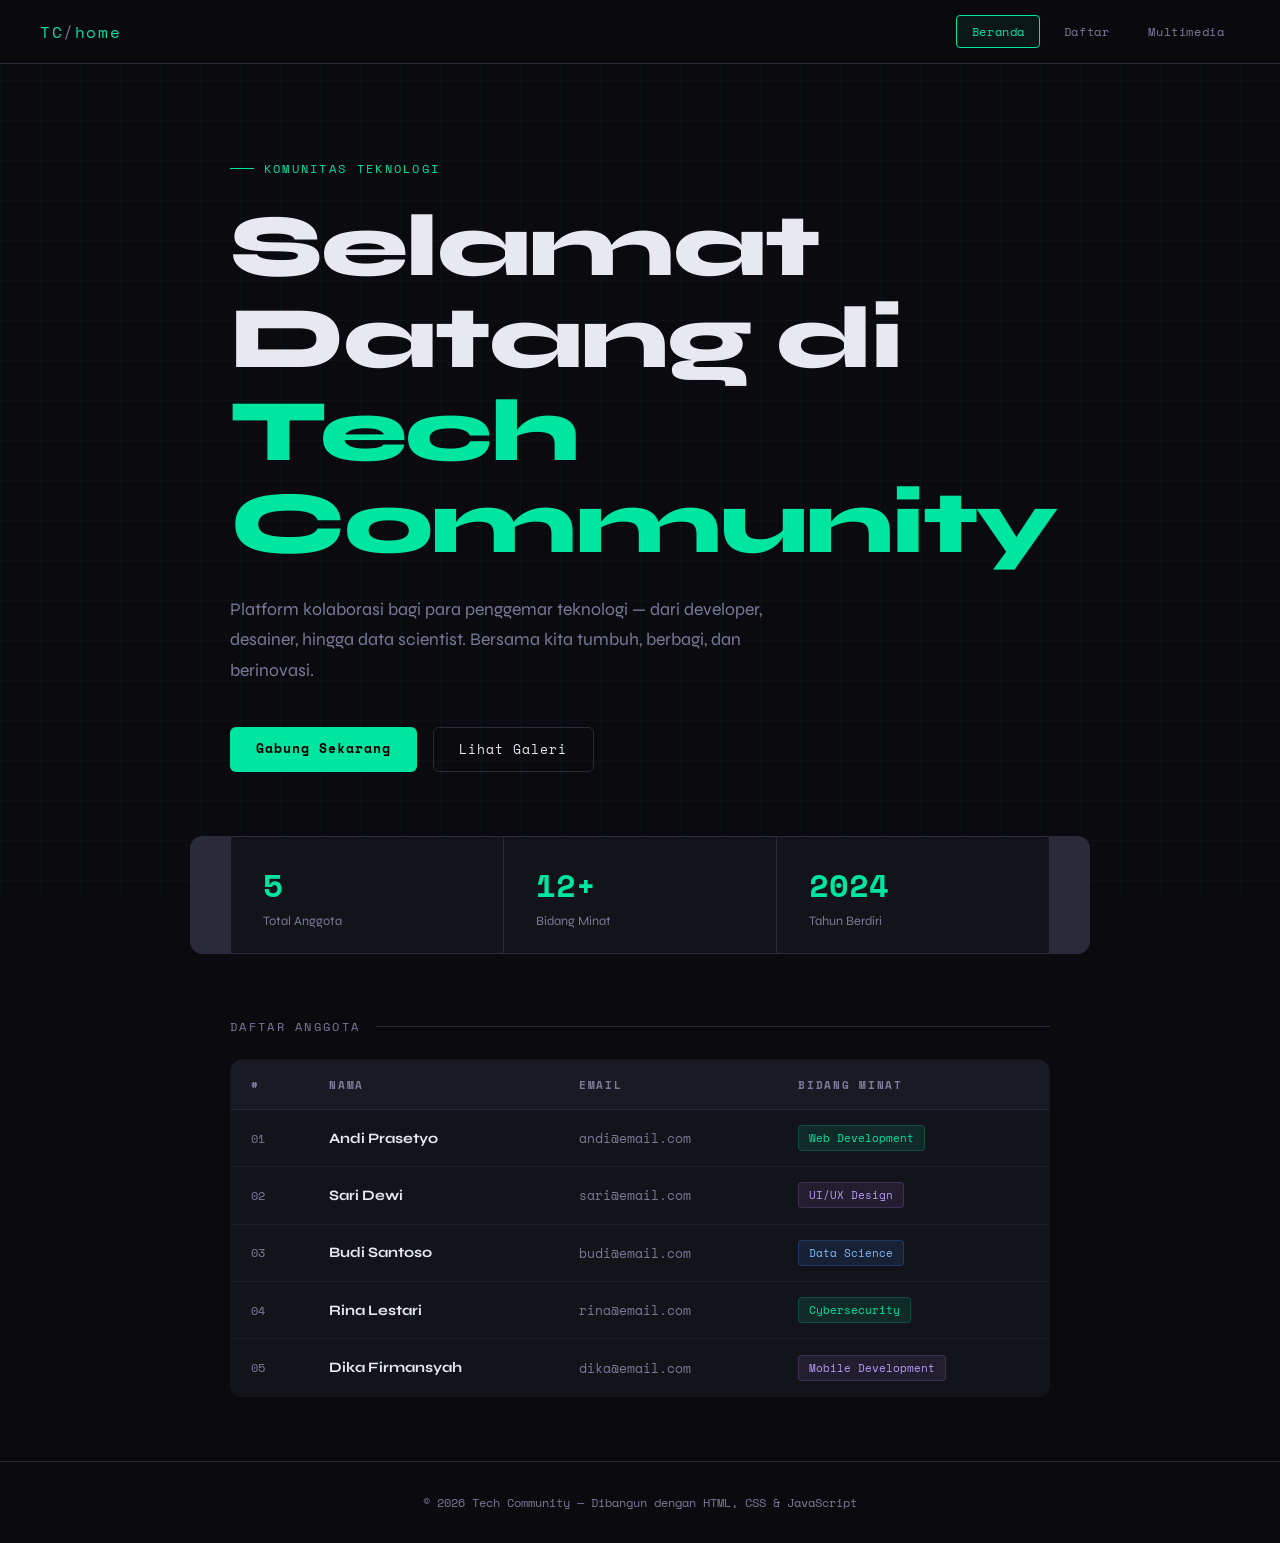
==== index.html @ 5859187d "Tech COmmunity" ====
<!DOCTYPE html>
<html lang="id">
<head>
  <meta charset="UTF-8" />
  <meta name="viewport" content="width=device-width, initial-scale=1.0" />
  <title>Tech Community</title>
  <link href="https://fonts.googleapis.com/css2?family=Space+Mono:wght@400;700&family=Syne:wght@400;600;800&display=swap" rel="stylesheet" />
  <style>
    :root {
      --bg: #0a0a0f;
      --surface: #13131a;
      --card: #1a1a24;
      --border: #2a2a3a;
      --accent: #00e5a0;
      --accent2: #7b5ea7;
      --text: #e8e8f0;
      --muted: #7a7a9a;
      --mono: 'Space Mono', monospace;
      --sans: 'Syne', sans-serif;
    }

    * { margin: 0; padding: 0; box-sizing: border-box; }

    body {
      background: var(--bg);
      color: var(--text);
      font-family: var(--sans);
      min-height: 100vh;
      overflow-x: hidden;
    }

    /* Grid background */
    body::before {
      content: '';
      position: fixed;
      inset: 0;
      background-image:
        linear-gradient(rgba(0,229,160,0.04) 1px, transparent 1px),
        linear-gradient(90deg, rgba(0,229,160,0.04) 1px, transparent 1px);
      background-size: 40px 40px;
      pointer-events: none;
      z-index: 0;
    }

    /* NAV */
    nav {
      position: sticky;
      top: 0;
      z-index: 100;
      background: rgba(10,10,15,0.85);
      backdrop-filter: blur(12px);
      border-bottom: 1px solid var(--border);
      display: flex;
      align-items: center;
      justify-content: space-between;
      padding: 0 2.5rem;
      height: 64px;
    }

    .nav-logo {
      font-family: var(--mono);
      font-size: 1rem;
      color: var(--accent);
      letter-spacing: 0.1em;
      text-decoration: none;
    }

    .nav-logo span { color: var(--muted); }

    .nav-links { display: flex; gap: 0.5rem; }

    .nav-links a {
      font-family: var(--mono);
      font-size: 0.78rem;
      color: var(--muted);
      text-decoration: none;
      padding: 0.4rem 0.9rem;
      border: 1px solid transparent;
      border-radius: 4px;
      letter-spacing: 0.05em;
      transition: all 0.2s;
    }

    .nav-links a:hover,
    .nav-links a.active {
      color: var(--accent);
      border-color: var(--accent);
      background: rgba(0,229,160,0.06);
    }

    /* HERO */
    .hero {
      position: relative;
      z-index: 1;
      padding: 6rem 2.5rem 4rem;
      max-width: 900px;
      margin: 0 auto;
    }

    .hero-tag {
      font-family: var(--mono);
      font-size: 0.72rem;
      color: var(--accent);
      letter-spacing: 0.2em;
      text-transform: uppercase;
      margin-bottom: 1.5rem;
      display: flex;
      align-items: center;
      gap: 0.6rem;
    }

    .hero-tag::before {
      content: '';
      width: 24px;
      height: 1px;
      background: var(--accent);
    }

    .hero h1 {
      font-family: var(--sans);
      font-size: clamp(2.8rem, 7vw, 5.5rem);
      font-weight: 800;
      line-height: 1.05;
      letter-spacing: -0.02em;
      margin-bottom: 1.5rem;
    }

    .hero h1 .highlight {
      color: var(--accent);
      position: relative;
    }

    .hero p {
      font-size: 1.1rem;
      color: var(--muted);
      line-height: 1.75;
      max-width: 560px;
      margin-bottom: 2.5rem;
    }

    .hero-cta {
      display: flex;
      gap: 1rem;
      flex-wrap: wrap;
    }

    .btn {
      font-family: var(--mono);
      font-size: 0.8rem;
      letter-spacing: 0.08em;
      text-decoration: none;
      padding: 0.75rem 1.6rem;
      border-radius: 6px;
      transition: all 0.2s;
      display: inline-block;
    }

    .btn-primary {
      background: var(--accent);
      color: #000;
      font-weight: 700;
    }

    .btn-primary:hover { background: #00ffb3; box-shadow: 0 0 20px rgba(0,229,160,0.3); }

    .btn-outline {
      border: 1px solid var(--border);
      color: var(--text);
    }

    .btn-outline:hover { border-color: var(--accent); color: var(--accent); }

    /* STATS */
    .stats {
      position: relative;
      z-index: 1;
      max-width: 900px;
      margin: 0 auto 4rem;
      padding: 0 2.5rem;
      display: grid;
      grid-template-columns: repeat(3, 1fr);
      gap: 1px;
      background: var(--border);
      border: 1px solid var(--border);
      border-radius: 12px;
      overflow: hidden;
    }

    .stat {
      background: var(--surface);
      padding: 1.5rem 2rem;
    }

    .stat-num {
      font-family: var(--mono);
      font-size: 2rem;
      font-weight: 700;
      color: var(--accent);
    }

    .stat-label {
      font-size: 0.8rem;
      color: var(--muted);
      margin-top: 0.25rem;
    }

    /* TABLE SECTION */
    .section {
      position: relative;
      z-index: 1;
      max-width: 900px;
      margin: 0 auto 4rem;
      padding: 0 2.5rem;
    }

    .section-header {
      display: flex;
      align-items: center;
      justify-content: space-between;
      margin-bottom: 1.5rem;
    }

    .section-title {
      font-family: var(--mono);
      font-size: 0.72rem;
      color: var(--muted);
      letter-spacing: 0.2em;
      text-transform: uppercase;
    }

    .section-line {
      flex: 1;
      height: 1px;
      background: var(--border);
      margin-left: 1rem;
    }

    table {
      width: 100%;
      border-collapse: collapse;
      background: var(--surface);
      border-radius: 12px;
      overflow: hidden;
      border: 1px solid var(--border);
    }

    thead tr {
      background: var(--card);
      border-bottom: 1px solid var(--border);
    }

    th {
      font-family: var(--mono);
      font-size: 0.7rem;
      letter-spacing: 0.15em;
      text-transform: uppercase;
      color: var(--muted);
      padding: 1rem 1.25rem;
      text-align: left;
    }

    td {
      padding: 0.95rem 1.25rem;
      font-size: 0.9rem;
      border-bottom: 1px solid rgba(42,42,58,0.5);
    }

    tbody tr { transition: background 0.15s; }
    tbody tr:hover { background: var(--card); }
    tbody tr:last-child td { border-bottom: none; }

    .badge {
      display: inline-block;
      font-family: var(--mono);
      font-size: 0.68rem;
      padding: 0.25rem 0.6rem;
      border-radius: 4px;
      background: rgba(0,229,160,0.1);
      color: var(--accent);
      border: 1px solid rgba(0,229,160,0.2);
    }

    .badge.purple {
      background: rgba(123,94,167,0.15);
      color: #b899f5;
      border-color: rgba(123,94,167,0.3);
    }

    .badge.blue {
      background: rgba(59,130,246,0.12);
      color: #7eb8fa;
      border-color: rgba(59,130,246,0.25);
    }

    /* FOOTER */
    footer {
      position: relative;
      z-index: 1;
      text-align: center;
      padding: 2rem;
      border-top: 1px solid var(--border);
      font-family: var(--mono);
      font-size: 0.72rem;
      color: var(--muted);
    }

    @media (max-width: 600px) {
      .stats { grid-template-columns: 1fr; }
      nav { padding: 0 1.25rem; }
      .hero, .section { padding-left: 1.25rem; padding-right: 1.25rem; }
    }
  </style>
</head>
<body>

  <nav>
    <a href="./index.html" class="nav-logo">TC<span>/</span>home</a>
    <div class="nav-links">
      <a href="./index.html" class="active">Beranda</a>
      <a href="./form.html">Daftar</a>
      <a href="./gallery.html">Multimedia</a>
    </div>
  </nav>

  <section class="hero">
    <div class="hero-tag">Komunitas Teknologi</div>
    <h1>Selamat Datang di<br /><span class="highlight">Tech Community</span></h1>
    <p>Platform kolaborasi bagi para penggemar teknologi — dari developer, desainer, hingga data scientist. Bersama kita tumbuh, berbagi, dan berinovasi.</p>
    <div class="hero-cta">
      <a href="./form.html" class="btn btn-primary">Gabung Sekarang</a>
      <a href="./gallery.html" class="btn btn-outline">Lihat Galeri</a>
    </div>
  </section>

  <div class="stats">
    <div class="stat">
      <div class="stat-num" id="totalAnggota">0</div>
      <div class="stat-label">Total Anggota</div>
    </div>
    <div class="stat">
      <div class="stat-num">12+</div>
      <div class="stat-label">Bidang Minat</div>
    </div>
    <div class="stat">
      <div class="stat-num">2024</div>
      <div class="stat-label">Tahun Berdiri</div>
    </div>
  </div>

  <section class="section">
    <div class="section-header">
      <span class="section-title">Daftar Anggota</span>
      <div class="section-line"></div>
    </div>
    <table id="anggotaTable">
      <thead>
        <tr>
          <th>#</th>
          <th>Nama</th>
          <th>Email</th>
          <th>Bidang Minat</th>
        </tr>
      </thead>
      <tbody id="anggotaBody">
      </tbody>
    </table>
  </section>

  <footer>
    &copy; 2026 Tech Community &mdash; Dibangun dengan HTML, CSS & JavaScript
  </footer>

  <script>
    // Data anggota awal (statis)
    const anggotaData = [
      { nama: "Andi Prasetyo", email: "andi@email.com", minat: "Web Development" },
      { nama: "Sari Dewi", email: "sari@email.com", minat: "UI/UX Design" },
      { nama: "Budi Santoso", email: "budi@email.com", minat: "Data Science" },
      { nama: "Rina Lestari", email: "rina@email.com", minat: "Cybersecurity" },
      { nama: "Dika Firmansyah", email: "dika@email.com", minat: "Mobile Development" },
    ];

    const badgeClass = {
      "Web Development": "",
      "UI/UX Design": "purple",
      "Data Science": "blue",
      "Cybersecurity": "",
      "Mobile Development": "purple",
      "Game Development": "blue",
      "DevOps": "",
      "Machine Learning": "blue",
    };

    function renderTable() {
      // Merge data statis + data dari sessionStorage
      let tambahan = [];
      try { tambahan = JSON.parse(sessionStorage.getItem('anggotaBaru') || '[]'); } catch(e){}
      const semua = [...anggotaData, ...tambahan];

      document.getElementById('totalAnggota').textContent = semua.length;
      const tbody = document.getElementById('anggotaBody');
      tbody.innerHTML = '';

      semua.forEach((a, i) => {
        const cls = badgeClass[a.minat] || '';
        tbody.innerHTML += `
          <tr>
            <td style="font-family:var(--mono);color:var(--muted);font-size:0.78rem">${String(i+1).padStart(2,'0')}</td>
            <td><strong>${a.nama}</strong></td>
            <td style="font-family:var(--mono);font-size:0.82rem;color:var(--muted)">${a.email}</td>
            <td><span class="badge ${cls}">${a.minat}</span></td>
          </tr>`;
      });
    }

    renderTable();
  </script>

</body>
</html>
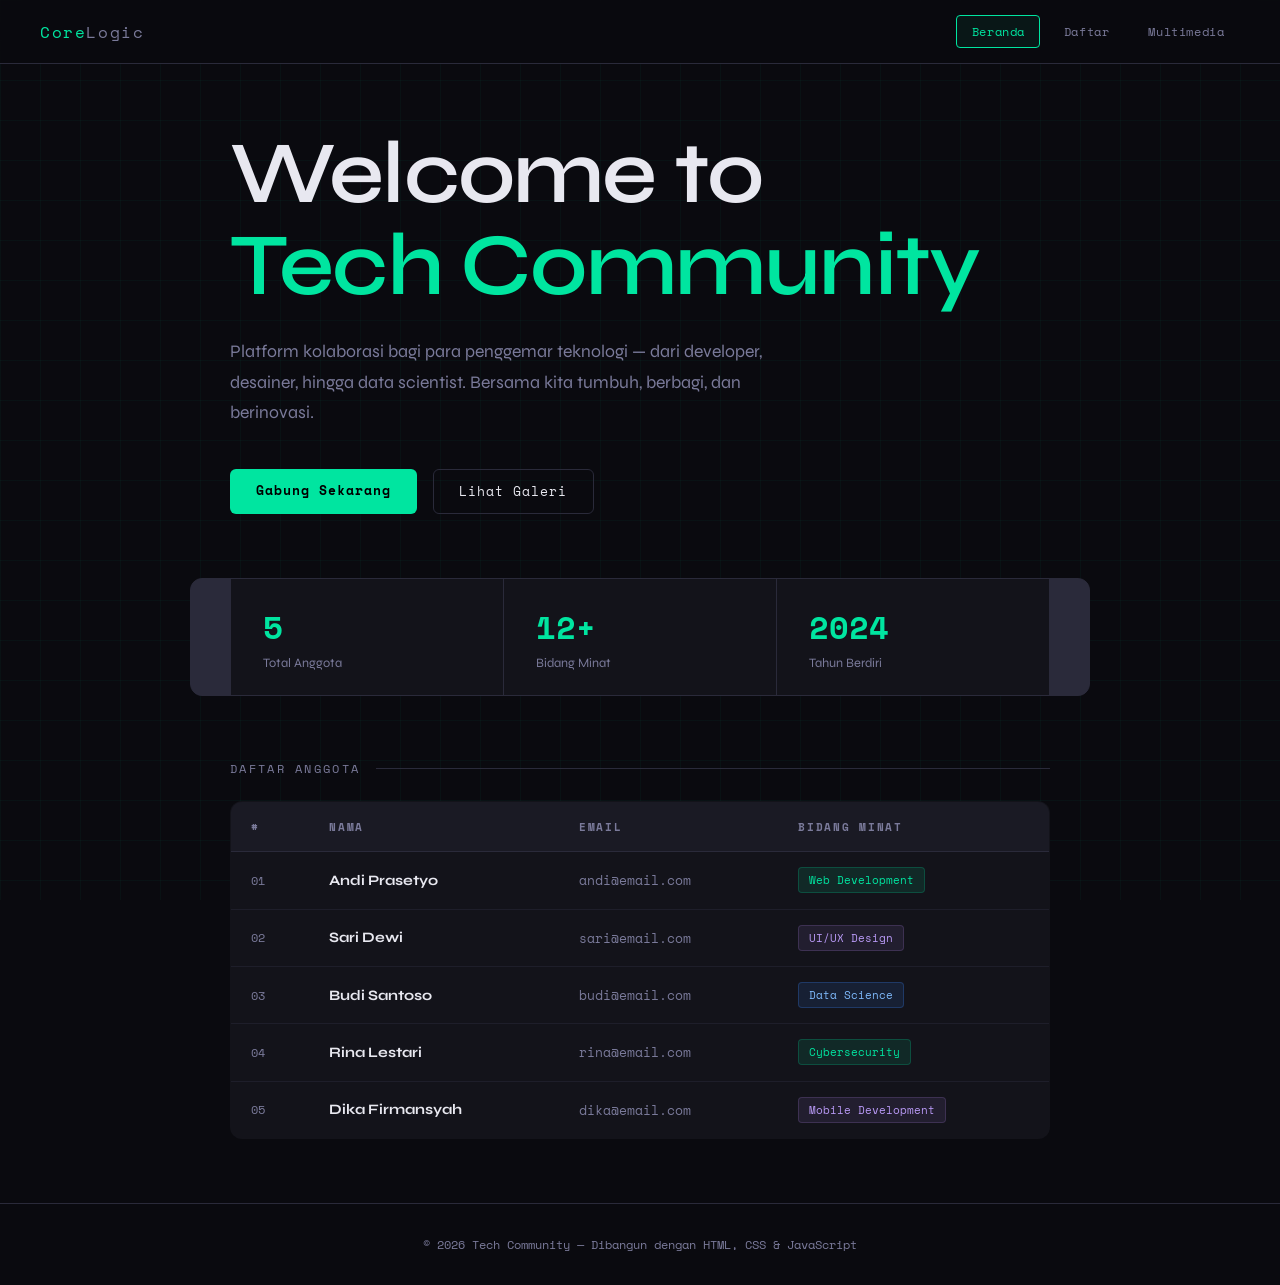
==== commit 3cee5855: "Perubahan keterangan tulisan dan gaya tulisan" ====
--- a/index.html
+++ b/index.html
@@ -5,316 +5,13 @@
   <meta name="viewport" content="width=device-width, initial-scale=1.0" />
   <title>Tech Community</title>
   <link href="https://fonts.googleapis.com/css2?family=Space+Mono:wght@400;700&family=Syne:wght@400;600;800&display=swap" rel="stylesheet" />
-  <style>
-    :root {
-      --bg: #0a0a0f;
-      --surface: #13131a;
-      --card: #1a1a24;
-      --border: #2a2a3a;
-      --accent: #00e5a0;
-      --accent2: #7b5ea7;
-      --text: #e8e8f0;
-      --muted: #7a7a9a;
-      --mono: 'Space Mono', monospace;
-      --sans: 'Syne', sans-serif;
-    }
-
-    * { margin: 0; padding: 0; box-sizing: border-box; }
-
-    body {
-      background: var(--bg);
-      color: var(--text);
-      font-family: var(--sans);
-      min-height: 100vh;
-      overflow-x: hidden;
-    }
-
-    /* Grid background */
-    body::before {
-      content: '';
-      position: fixed;
-      inset: 0;
-      background-image:
-        linear-gradient(rgba(0,229,160,0.04) 1px, transparent 1px),
-        linear-gradient(90deg, rgba(0,229,160,0.04) 1px, transparent 1px);
-      background-size: 40px 40px;
-      pointer-events: none;
-      z-index: 0;
-    }
-
-    /* NAV */
-    nav {
-      position: sticky;
-      top: 0;
-      z-index: 100;
-      background: rgba(10,10,15,0.85);
-      backdrop-filter: blur(12px);
-      border-bottom: 1px solid var(--border);
-      display: flex;
-      align-items: center;
-      justify-content: space-between;
-      padding: 0 2.5rem;
-      height: 64px;
-    }
-
-    .nav-logo {
-      font-family: var(--mono);
-      font-size: 1rem;
-      color: var(--accent);
-      letter-spacing: 0.1em;
-      text-decoration: none;
-    }
-
-    .nav-logo span { color: var(--muted); }
-
-    .nav-links { display: flex; gap: 0.5rem; }
-
-    .nav-links a {
-      font-family: var(--mono);
-      font-size: 0.78rem;
-      color: var(--muted);
-      text-decoration: none;
-      padding: 0.4rem 0.9rem;
-      border: 1px solid transparent;
-      border-radius: 4px;
-      letter-spacing: 0.05em;
-      transition: all 0.2s;
-    }
-
-    .nav-links a:hover,
-    .nav-links a.active {
-      color: var(--accent);
-      border-color: var(--accent);
-      background: rgba(0,229,160,0.06);
-    }
-
-    /* HERO */
-    .hero {
-      position: relative;
-      z-index: 1;
-      padding: 6rem 2.5rem 4rem;
-      max-width: 900px;
-      margin: 0 auto;
-    }
-
-    .hero-tag {
-      font-family: var(--mono);
-      font-size: 0.72rem;
-      color: var(--accent);
-      letter-spacing: 0.2em;
-      text-transform: uppercase;
-      margin-bottom: 1.5rem;
-      display: flex;
-      align-items: center;
-      gap: 0.6rem;
-    }
-
-    .hero-tag::before {
-      content: '';
-      width: 24px;
-      height: 1px;
-      background: var(--accent);
-    }
-
-    .hero h1 {
-      font-family: var(--sans);
-      font-size: clamp(2.8rem, 7vw, 5.5rem);
-      font-weight: 800;
-      line-height: 1.05;
-      letter-spacing: -0.02em;
-      margin-bottom: 1.5rem;
-    }
-
-    .hero h1 .highlight {
-      color: var(--accent);
-      position: relative;
-    }
-
-    .hero p {
-      font-size: 1.1rem;
-      color: var(--muted);
-      line-height: 1.75;
-      max-width: 560px;
-      margin-bottom: 2.5rem;
-    }
-
-    .hero-cta {
-      display: flex;
-      gap: 1rem;
-      flex-wrap: wrap;
-    }
-
-    .btn {
-      font-family: var(--mono);
-      font-size: 0.8rem;
-      letter-spacing: 0.08em;
-      text-decoration: none;
-      padding: 0.75rem 1.6rem;
-      border-radius: 6px;
-      transition: all 0.2s;
-      display: inline-block;
-    }
-
-    .btn-primary {
-      background: var(--accent);
-      color: #000;
-      font-weight: 700;
-    }
-
-    .btn-primary:hover { background: #00ffb3; box-shadow: 0 0 20px rgba(0,229,160,0.3); }
-
-    .btn-outline {
-      border: 1px solid var(--border);
-      color: var(--text);
-    }
-
-    .btn-outline:hover { border-color: var(--accent); color: var(--accent); }
-
-    /* STATS */
-    .stats {
-      position: relative;
-      z-index: 1;
-      max-width: 900px;
-      margin: 0 auto 4rem;
-      padding: 0 2.5rem;
-      display: grid;
-      grid-template-columns: repeat(3, 1fr);
-      gap: 1px;
-      background: var(--border);
-      border: 1px solid var(--border);
-      border-radius: 12px;
-      overflow: hidden;
-    }
-
-    .stat {
-      background: var(--surface);
-      padding: 1.5rem 2rem;
-    }
-
-    .stat-num {
-      font-family: var(--mono);
-      font-size: 2rem;
-      font-weight: 700;
-      color: var(--accent);
-    }
-
-    .stat-label {
-      font-size: 0.8rem;
-      color: var(--muted);
-      margin-top: 0.25rem;
-    }
-
-    /* TABLE SECTION */
-    .section {
-      position: relative;
-      z-index: 1;
-      max-width: 900px;
-      margin: 0 auto 4rem;
-      padding: 0 2.5rem;
-    }
-
-    .section-header {
-      display: flex;
-      align-items: center;
-      justify-content: space-between;
-      margin-bottom: 1.5rem;
-    }
-
-    .section-title {
-      font-family: var(--mono);
-      font-size: 0.72rem;
-      color: var(--muted);
-      letter-spacing: 0.2em;
-      text-transform: uppercase;
-    }
-
-    .section-line {
-      flex: 1;
-      height: 1px;
-      background: var(--border);
-      margin-left: 1rem;
-    }
-
-    table {
-      width: 100%;
-      border-collapse: collapse;
-      background: var(--surface);
-      border-radius: 12px;
-      overflow: hidden;
-      border: 1px solid var(--border);
-    }
-
-    thead tr {
-      background: var(--card);
-      border-bottom: 1px solid var(--border);
-    }
-
-    th {
-      font-family: var(--mono);
-      font-size: 0.7rem;
-      letter-spacing: 0.15em;
-      text-transform: uppercase;
-      color: var(--muted);
-      padding: 1rem 1.25rem;
-      text-align: left;
-    }
-
-    td {
-      padding: 0.95rem 1.25rem;
-      font-size: 0.9rem;
-      border-bottom: 1px solid rgba(42,42,58,0.5);
-    }
-
-    tbody tr { transition: background 0.15s; }
-    tbody tr:hover { background: var(--card); }
-    tbody tr:last-child td { border-bottom: none; }
-
-    .badge {
-      display: inline-block;
-      font-family: var(--mono);
-      font-size: 0.68rem;
-      padding: 0.25rem 0.6rem;
-      border-radius: 4px;
-      background: rgba(0,229,160,0.1);
-      color: var(--accent);
-      border: 1px solid rgba(0,229,160,0.2);
-    }
-
-    .badge.purple {
-      background: rgba(123,94,167,0.15);
-      color: #b899f5;
-      border-color: rgba(123,94,167,0.3);
-    }
-
-    .badge.blue {
-      background: rgba(59,130,246,0.12);
-      color: #7eb8fa;
-      border-color: rgba(59,130,246,0.25);
-    }
-
-    /* FOOTER */
-    footer {
-      position: relative;
-      z-index: 1;
-      text-align: center;
-      padding: 2rem;
-      border-top: 1px solid var(--border);
-      font-family: var(--mono);
-      font-size: 0.72rem;
-      color: var(--muted);
-    }
-
-    @media (max-width: 600px) {
-      .stats { grid-template-columns: 1fr; }
-      nav { padding: 0 1.25rem; }
-      .hero, .section { padding-left: 1.25rem; padding-right: 1.25rem; }
-    }
-  </style>
+  <link rel="stylesheet" href="CSS/style.css"
+  
 </head>
 <body>
 
   <nav>
-    <a href="./index.html" class="nav-logo">TC<span>/</span>home</a>
+    <a href="./index.html" class="nav-logo">Core<span>Logic</span></a>
     <div class="nav-links">
       <a href="./index.html" class="active">Beranda</a>
       <a href="./form.html">Daftar</a>
@@ -323,8 +20,8 @@
   </nav>
 
   <section class="hero">
-    <div class="hero-tag">Komunitas Teknologi</div>
-    <h1>Selamat Datang di<br /><span class="highlight">Tech Community</span></h1>
+    <!-- <div class="hero-tag">Tech Community</div> -->
+    <h1>Welcome to<br /><span class="highlight">Tech Community</span></h1>
     <p>Platform kolaborasi bagi para penggemar teknologi — dari developer, desainer, hingga data scientist. Bersama kita tumbuh, berbagi, dan berinovasi.</p>
     <div class="hero-cta">
       <a href="./form.html" class="btn btn-primary">Gabung Sekarang</a>
@@ -370,51 +67,7 @@
     &copy; 2026 Tech Community &mdash; Dibangun dengan HTML, CSS & JavaScript
   </footer>
 
-  <script>
-    // Data anggota awal (statis)
-    const anggotaData = [
-      { nama: "Andi Prasetyo", email: "andi@email.com", minat: "Web Development" },
-      { nama: "Sari Dewi", email: "sari@email.com", minat: "UI/UX Design" },
-      { nama: "Budi Santoso", email: "budi@email.com", minat: "Data Science" },
-      { nama: "Rina Lestari", email: "rina@email.com", minat: "Cybersecurity" },
-      { nama: "Dika Firmansyah", email: "dika@email.com", minat: "Mobile Development" },
-    ];
-
-    const badgeClass = {
-      "Web Development": "",
-      "UI/UX Design": "purple",
-      "Data Science": "blue",
-      "Cybersecurity": "",
-      "Mobile Development": "purple",
-      "Game Development": "blue",
-      "DevOps": "",
-      "Machine Learning": "blue",
-    };
-
-    function renderTable() {
-      // Merge data statis + data dari sessionStorage
-      let tambahan = [];
-      try { tambahan = JSON.parse(sessionStorage.getItem('anggotaBaru') || '[]'); } catch(e){}
-      const semua = [...anggotaData, ...tambahan];
-
-      document.getElementById('totalAnggota').textContent = semua.length;
-      const tbody = document.getElementById('anggotaBody');
-      tbody.innerHTML = '';
-
-      semua.forEach((a, i) => {
-        const cls = badgeClass[a.minat] || '';
-        tbody.innerHTML += `
-          <tr>
-            <td style="font-family:var(--mono);color:var(--muted);font-size:0.78rem">${String(i+1).padStart(2,'0')}</td>
-            <td><strong>${a.nama}</strong></td>
-            <td style="font-family:var(--mono);font-size:0.82rem;color:var(--muted)">${a.email}</td>
-            <td><span class="badge ${cls}">${a.minat}</span></td>
-          </tr>`;
-      });
-    }
-
-    renderTable();
-  </script>
+  <script src="JS/script.js"></script>
 
 </body>
 </html>
--- a/CSS/style.css
+++ b/CSS/style.css
@@ -0,0 +1,304 @@
+    :root {
+      --bg: #0a0a0f;
+      --surface: #13131a;
+      --card: #1a1a24;
+      --border: #2a2a3a;
+      --accent: #00e5a0;
+      --accent2: #7b5ea7;
+      --text: #e8e8f0;
+      --muted: #7a7a9a;
+      --mono: 'Space Mono', monospace;
+      --sans: 'Syne', sans-serif;
+    }
+
+    * { margin: 0; padding: 0; box-sizing: border-box; }
+
+    body {
+      background: var(--bg);
+      color: var(--text);
+      font-family: var(--sans);
+      min-height: 100vh;
+      overflow-x: hidden;
+    }
+
+    /* Grid background */
+    body::before {
+      content: '';
+      position: fixed;
+      inset: 0;
+      background-image:
+        linear-gradient(rgba(0,229,160,0.04) 1px, transparent 1px),
+        linear-gradient(90deg, rgba(0,229,160,0.04) 1px, transparent 1px);
+      background-size: 40px 40px;
+      pointer-events: none;
+      z-index: 0;
+    }
+
+    /* NAV */
+    nav {
+      position: sticky;
+      top: 0;
+      z-index: 100;
+      background: rgba(10,10,15,0.85);
+      backdrop-filter: blur(12px);
+      border-bottom: 1px solid var(--border);
+      display: flex;
+      align-items: center;
+      justify-content: space-between;
+      padding: 0 2.5rem;
+      height: 64px;
+    }
+
+    .nav-logo {
+      font-family: var(--mono);
+      font-size: 1rem;
+      color: var(--accent);
+      letter-spacing: 0.1em;
+      text-decoration: none;
+    }
+
+    .nav-logo span { color: var(--muted); }
+
+    .nav-links { display: flex; gap: 0.5rem; }
+
+    .nav-links a {
+      font-family: var(--mono);
+      font-size: 0.78rem;
+      color: var(--muted);
+      text-decoration: none;
+      padding: 0.4rem 0.9rem;
+      border: 1px solid transparent;
+      border-radius: 4px;
+      letter-spacing: 0.05em;
+      transition: all 0.2s;
+    }
+
+    .nav-links a:hover,
+    .nav-links a.active {
+      color: var(--accent);
+      border-color: var(--accent);
+      background: rgba(0,229,160,0.06);
+    }
+
+    /* HERO */
+    .hero {
+      position: relative;
+      z-index: 1;
+      padding: 4rem 2.5rem 4rem;
+      max-width: 900px;
+      margin: 0 auto;
+    }
+
+    .hero-tag {
+      font-family: var(--mono);
+      font-size: 0.72rem;
+      color: var(--accent);
+      letter-spacing: 0.2em;
+      text-transform: uppercase;
+      margin-bottom: 1.5rem;
+      display: flex;
+      align-items: center;
+      gap: 0.6rem;
+    }
+
+    .hero-tag::before {
+      content: '';
+      width: 24px;
+      height: 1px;
+      background: var(--accent);
+    }
+
+    .hero h1 {
+      font-family: var(--sans);
+      font-size: clamp(2.8rem, 7vw, 5.5rem);
+      font-weight: 600;
+      line-height: 1.05;
+      letter-spacing: -0.02em;
+      margin-bottom: 1.5rem;
+    }
+
+    .hero h1 .highlight {
+      color: var(--accent);
+      position: relative;
+    }
+
+    .hero p {
+      font-size: 1.1rem;
+      color: var(--muted);
+      line-height: 1.75;
+      max-width: 560px;
+      margin-bottom: 2.5rem;
+    }
+
+    .hero-cta {
+      display: flex;
+      gap: 1rem;
+      flex-wrap: wrap;
+    }
+
+    .btn {
+      font-family: var(--mono);
+      font-size: 0.8rem;
+      letter-spacing: 0.08em;
+      text-decoration: none;
+      padding: 0.75rem 1.6rem;
+      border-radius: 6px;
+      transition: all 0.2s;
+      display: inline-block;
+    }
+
+    .btn-primary {
+      background: var(--accent);
+      color: #000;
+      font-weight: 700;
+    }
+
+    .btn-primary:hover { background: #00ffb3; box-shadow: 0 0 20px rgba(0,229,160,0.3); }
+
+    .btn-outline {
+      border: 1px solid var(--border);
+      color: var(--text);
+    }
+
+    .btn-outline:hover { border-color: var(--accent); color: var(--accent); }
+
+    /* STATS */
+    .stats {
+      position: relative;
+      z-index: 1;
+      max-width: 900px;
+      margin: 0 auto 4rem;
+      padding: 0 2.5rem;
+      display: grid;
+      grid-template-columns: repeat(3, 1fr);
+      gap: 1px;
+      background: var(--border);
+      border: 1px solid var(--border);
+      border-radius: 12px;
+      overflow: hidden;
+    }
+
+    .stat {
+      background: var(--surface);
+      padding: 1.5rem 2rem;
+    }
+
+    .stat-num {
+      font-family: var(--mono);
+      font-size: 2rem;
+      font-weight: 700;
+      color: var(--accent);
+    }
+
+    .stat-label {
+      font-size: 0.8rem;
+      color: var(--muted);
+      margin-top: 0.25rem;
+    }
+
+    /* TABLE SECTION */
+    .section {
+      position: relative;
+      z-index: 1;
+      max-width: 900px;
+      margin: 0 auto 4rem;
+      padding: 0 2.5rem;
+    }
+
+    .section-header {
+      display: flex;
+      align-items: center;
+      justify-content: space-between;
+      margin-bottom: 1.5rem;
+    }
+
+    .section-title {
+      font-family: var(--mono);
+      font-size: 0.72rem;
+      color: var(--muted);
+      letter-spacing: 0.2em;
+      text-transform: uppercase;
+    }
+
+    .section-line {
+      flex: 1;
+      height: 1px;
+      background: var(--border);
+      margin-left: 1rem;
+    }
+
+    table {
+      width: 100%;
+      border-collapse: collapse;
+      background: var(--surface);
+      border-radius: 12px;
+      overflow: hidden;
+      border: 1px solid var(--border);
+    }
+
+    thead tr {
+      background: var(--card);
+      border-bottom: 1px solid var(--border);
+    }
+
+    th {
+      font-family: var(--mono);
+      font-size: 0.7rem;
+      letter-spacing: 0.15em;
+      text-transform: uppercase;
+      color: var(--muted);
+      padding: 1rem 1.25rem;
+      text-align: left;
+    }
+
+    td {
+      padding: 0.95rem 1.25rem;
+      font-size: 0.9rem;
+      border-bottom: 1px solid rgba(42,42,58,0.5);
+    }
+
+    tbody tr { transition: background 0.15s; }
+    tbody tr:hover { background: var(--card); }
+    tbody tr:last-child td { border-bottom: none; }
+
+    .badge {
+      display: inline-block;
+      font-family: var(--mono);
+      font-size: 0.68rem;
+      padding: 0.25rem 0.6rem;
+      border-radius: 4px;
+      background: rgba(0,229,160,0.1);
+      color: var(--accent);
+      border: 1px solid rgba(0,229,160,0.2);
+    }
+
+    .badge.purple {
+      background: rgba(123,94,167,0.15);
+      color: #b899f5;
+      border-color: rgba(123,94,167,0.3);
+    }
+
+    .badge.blue {
+      background: rgba(59,130,246,0.12);
+      color: #7eb8fa;
+      border-color: rgba(59,130,246,0.25);
+    }
+
+    /* FOOTER */
+    footer {
+      position: relative;
+      z-index: 1;
+      text-align: center;
+      padding: 2rem;
+      border-top: 1px solid var(--border);
+      font-family: var(--mono);
+      font-size: 0.72rem;
+      color: var(--muted);
+    }
+
+    @media (max-width: 600px) {
+      .stats { grid-template-columns: 1fr; }
+      nav { padding: 0 1.25rem; }
+      .hero, .section { padding-left: 1.25rem; padding-right: 1.25rem; }
+    }
+  
